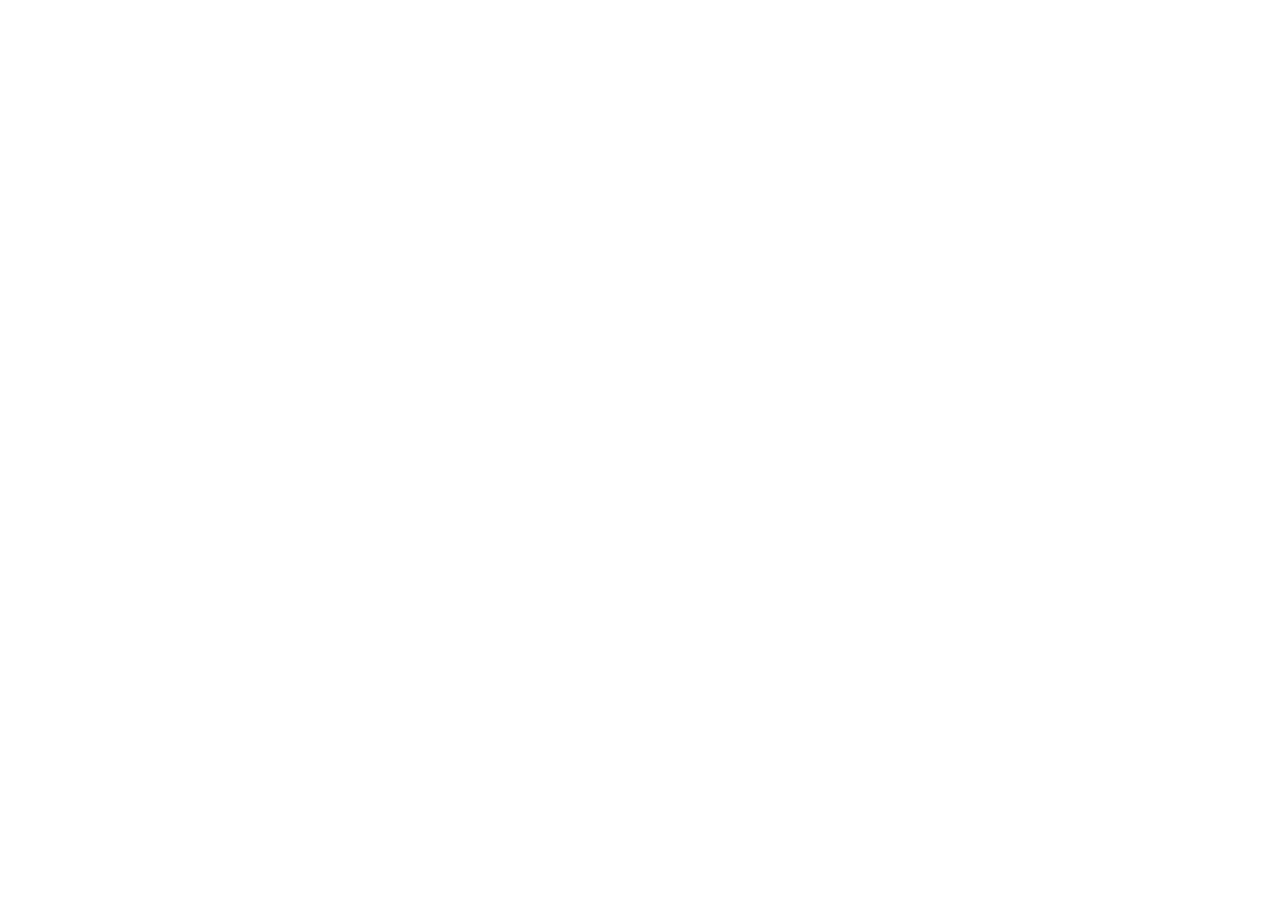
==== Project-6/index.html @ 03348954 "a" ====
<!DOCTYPE html>
<html lang="en">
  <head>
    <meta charset="UTF-8" />
    <meta name="viewport" content="width=device-width, initial-scale=1.0" />
    <title>Project 6</title>
    <link rel="stylesheet" href="./style.css" />
  </head>
  <body>
    <script src="./script.js"></script>
  </body>
</html>
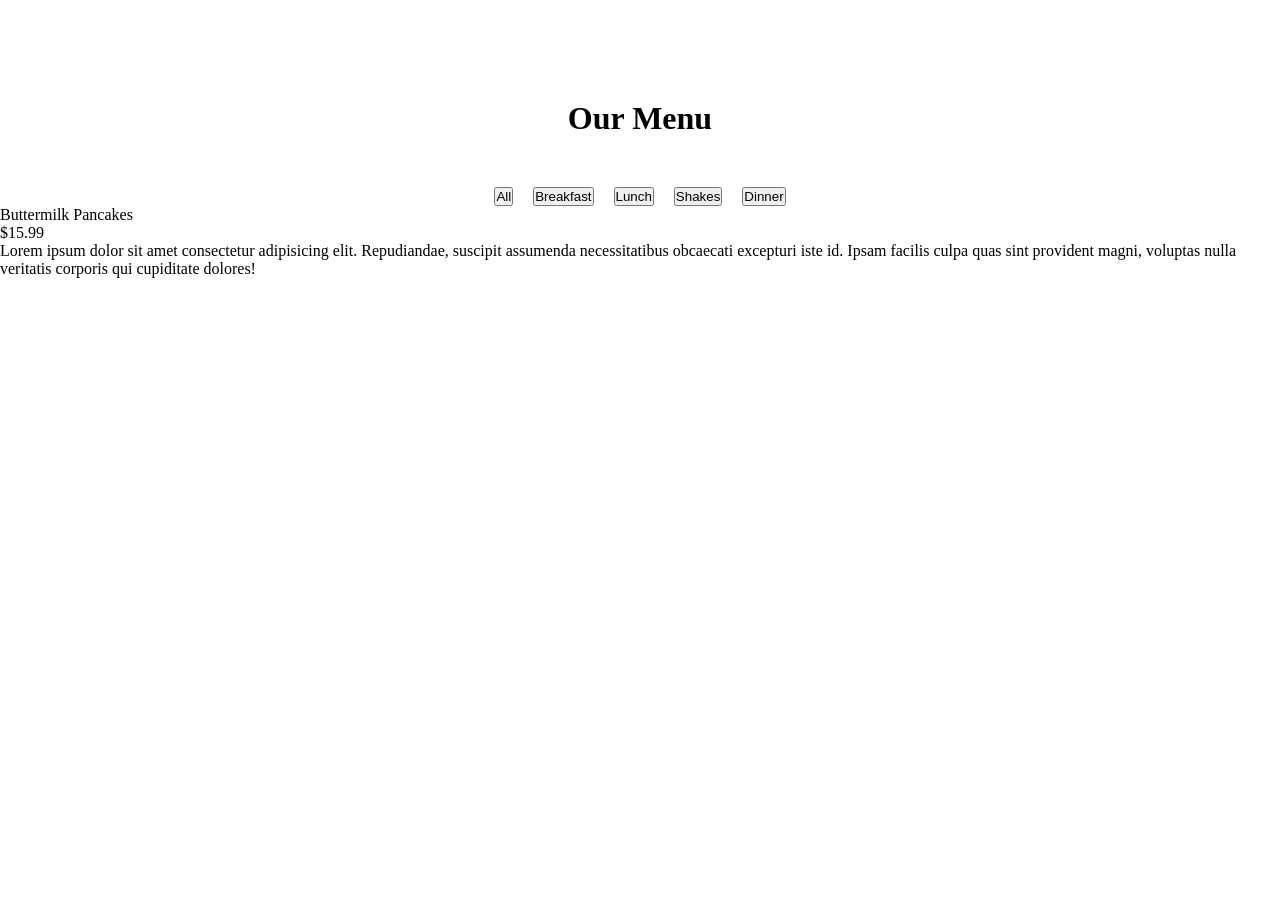
==== commit e7314d00: "a" ====
--- a/Project-6/index.html
+++ b/Project-6/index.html
@@ -7,6 +7,40 @@
     <link rel="stylesheet" href="./style.css" />
   </head>
   <body>
+    <h1>Our Menu</h1>
+    <div>
+      <div class="buttonSection">
+        <button>All</button>
+        <button>Breakfast</button>
+        <button>Lunch</button>
+        <button>Shakes</button>
+        <button>Dinner</button>
+      </div>
+      <div class="products">
+        <div class="left">
+          <div>
+            <img
+              class="product--img"
+              src="https://simplyhomecooked.com/wp-content/uploads/2022/08/buttermilk-pancakes-2.jpg"
+              alt=""
+            />
+            <div>
+              <div>
+                <div class="--name">Buttermilk Pancakes</div>
+                <div class="--price">$15.99</div>
+              </div>
+              <div>
+                Lorem ipsum dolor sit amet consectetur adipisicing elit.
+                Repudiandae, suscipit assumenda necessitatibus obcaecati
+                excepturi iste id. Ipsam facilis culpa quas sint provident
+                magni, voluptas nulla veritatis corporis qui cupiditate dolores!
+              </div>
+            </div>
+          </div>
+        </div>
+        <div class="right"></div>
+      </div>
+    </div>
     <script src="./script.js"></script>
   </body>
 </html>
--- a/Project-6/style.css
+++ b/Project-6/style.css
@@ -0,0 +1,23 @@
+* {
+  margin: 0;
+  padding: 0;
+  box-sizing: border-box;
+}
+
+.product--img {
+  display: none;
+}
+
+body {
+  display: flex;
+  flex-direction: column;
+  align-items: center;
+  gap: 50px;
+  margin-top: 100px;
+}
+
+.buttonSection {
+  display: flex;
+  justify-content: center;
+  gap: 20px;
+}
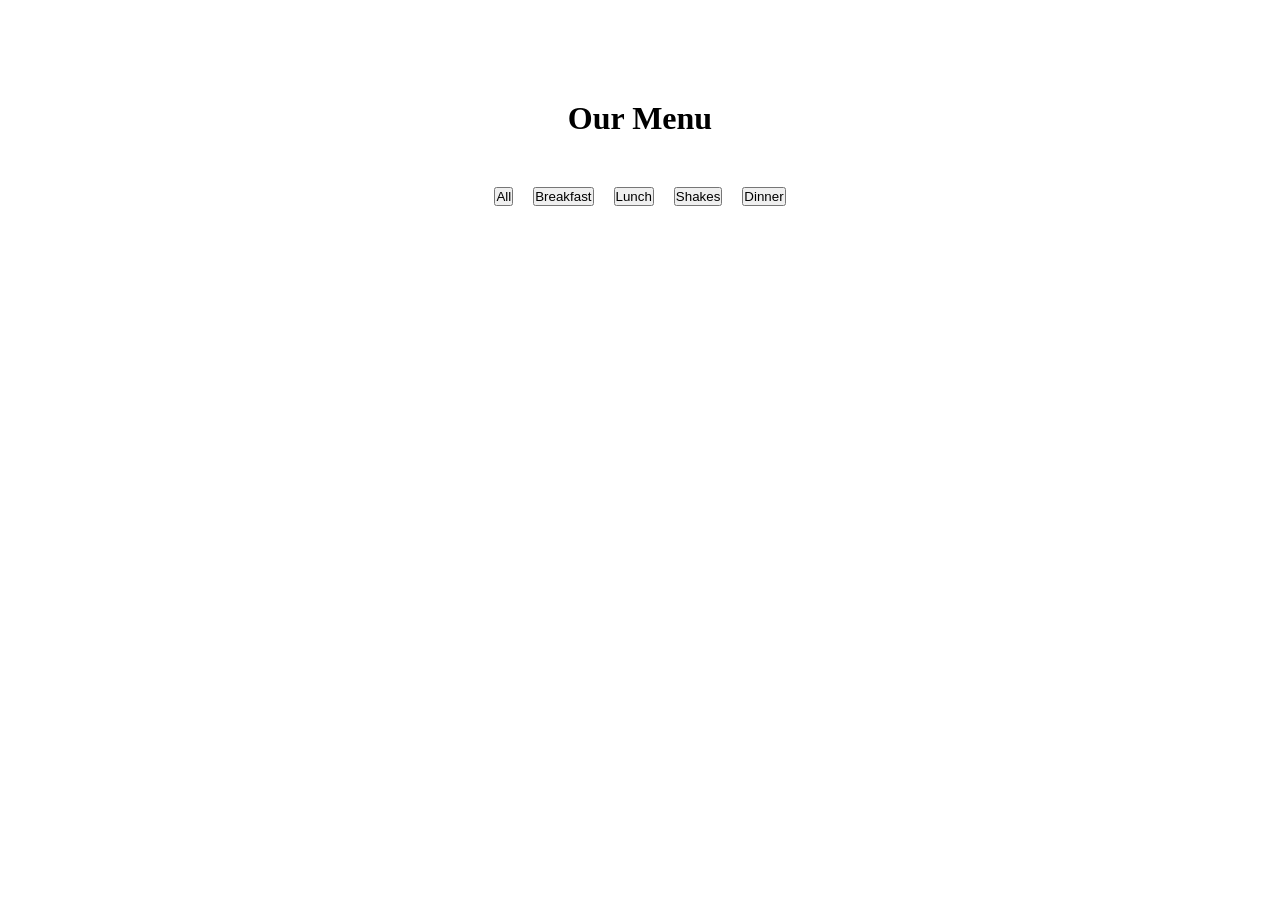
==== commit 250e885f: "a" ====
--- a/Project-6/index.html
+++ b/Project-6/index.html
@@ -17,27 +17,7 @@
         <button>Dinner</button>
       </div>
       <div class="products">
-        <div class="left">
-          <div>
-            <img
-              class="product--img"
-              src="https://simplyhomecooked.com/wp-content/uploads/2022/08/buttermilk-pancakes-2.jpg"
-              alt=""
-            />
-            <div>
-              <div>
-                <div class="--name">Buttermilk Pancakes</div>
-                <div class="--price">$15.99</div>
-              </div>
-              <div>
-                Lorem ipsum dolor sit amet consectetur adipisicing elit.
-                Repudiandae, suscipit assumenda necessitatibus obcaecati
-                excepturi iste id. Ipsam facilis culpa quas sint provident
-                magni, voluptas nulla veritatis corporis qui cupiditate dolores!
-              </div>
-            </div>
-          </div>
-        </div>
+        <div class="left"></div>
         <div class="right"></div>
       </div>
     </div>
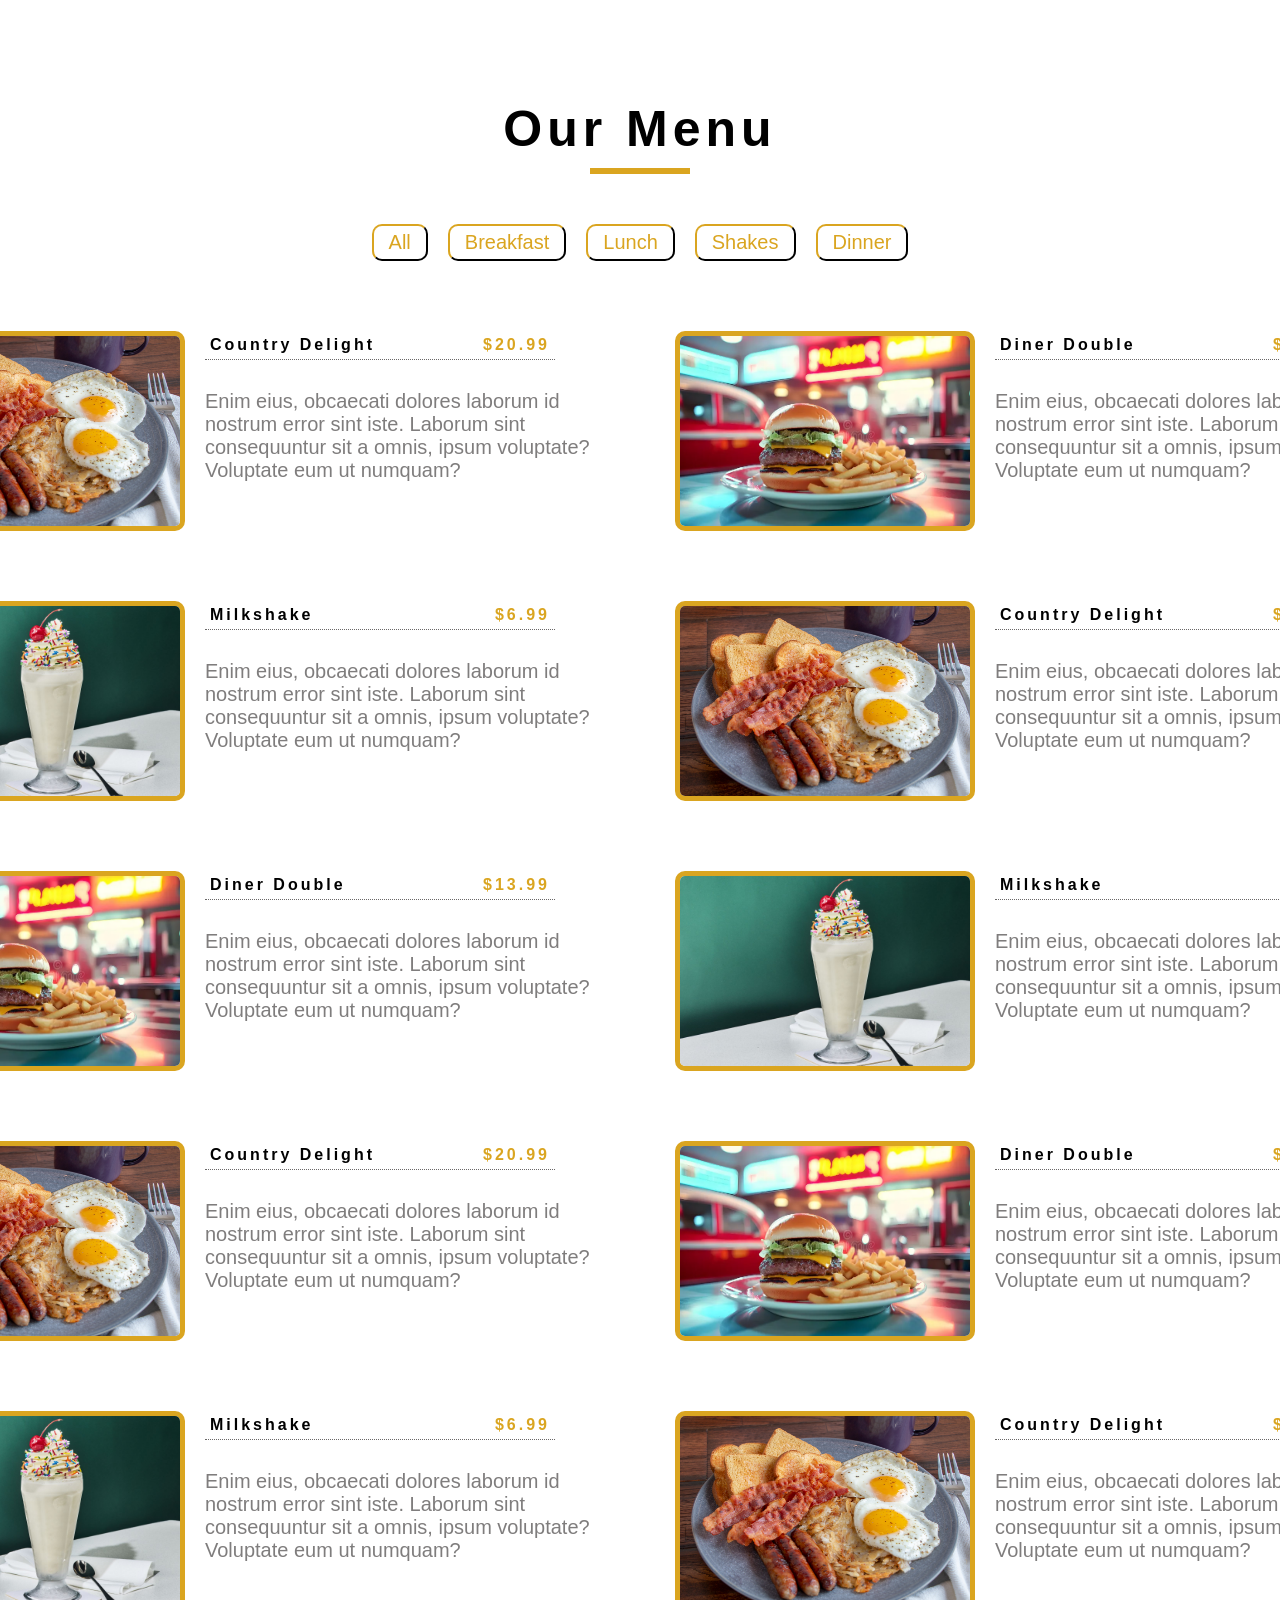
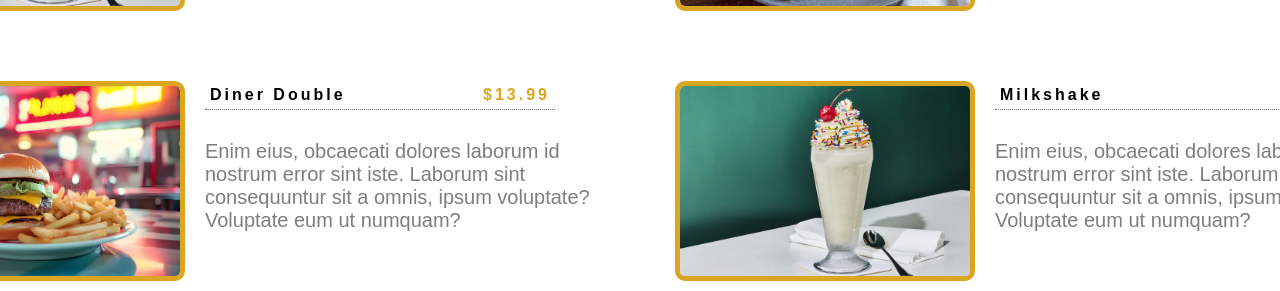
==== commit 1da60fc8: "a" ====
--- a/Project-6/index.html
+++ b/Project-6/index.html
@@ -7,19 +7,19 @@
     <link rel="stylesheet" href="./style.css" />
   </head>
   <body>
-    <h1>Our Menu</h1>
-    <div>
+    <div class="header">
+      <h1>Our Menu</h1>
+      <div class="border"></div>
+    </div>
+    <div class="home">
       <div class="buttonSection">
-        <button>All</button>
-        <button>Breakfast</button>
-        <button>Lunch</button>
-        <button>Shakes</button>
-        <button>Dinner</button>
+        <button class="btn-design" id="allBtn">All</button>
+        <button class="btn-design" id="breakBtn">Breakfast</button>
+        <button class="btn-design" id="lunchBtn">Lunch</button>
+        <button class="btn-design" id="shakesBtn">Shakes</button>
+        <button class="btn-design" id="dinnerBtn">Dinner</button>
       </div>
-      <div class="products">
-        <div class="left"></div>
-        <div class="right"></div>
-      </div>
+      <div class="products"></div>
     </div>
     <script src="./script.js"></script>
   </body>
--- a/Project-6/style.css
+++ b/Project-6/style.css
@@ -2,10 +2,6 @@
   margin: 0;
   padding: 0;
   box-sizing: border-box;
-}
-
-.product--img {
-  display: none;
 }
 
 body {
@@ -16,8 +12,114 @@
   margin-top: 100px;
 }
 
+.header {
+  display: flex;
+  flex-direction: column;
+  gap: 10px;
+  align-items: center;
+}
+
+h1 {
+  font-family: Arial, Helvetica, sans-serif;
+  letter-spacing: 5px;
+  font-size: 50px;
+}
+
+.border {
+  text-align: center;
+  width: 100px;
+  border: 3px solid goldenrod;
+}
+
+.home {
+  display: flex;
+  flex-direction: column;
+  gap: 60px;
+}
+
 .buttonSection {
   display: flex;
   justify-content: center;
   gap: 20px;
 }
+
+.btn-design {
+  padding: 5px 15px;
+  border-radius: 10px;
+  font-family: Arial, Helvetica, sans-serif;
+  font-size: 20px;
+  background-color: transparent;
+  border: 2px solid goldenrod;
+  color: goldenrod;
+  border-bottom: 2px solid black;
+  border-right: 2px solid black;
+  cursor: pointer;
+  transition: all 0.3s linear;
+}
+
+.btn-design:hover {
+  background-color: goldenrod;
+  color: black;
+}
+
+.products {
+  display: grid;
+  grid-template-columns: 1fr 1fr;
+  justify-content: center;
+  gap: 50px;
+}
+
+.prod-flex {
+  display: flex;
+  gap: 20px;
+  transition: all 0.3s linear;
+  padding: 10px;
+  border-radius: 10px;
+  cursor: pointer;
+}
+
+.prod-flex:hover {
+  background-color: gainsboro;
+}
+
+.image {
+  width: 300px;
+  height: 200px;
+  border-radius: 10px;
+  border: 5px solid goldenrod;
+}
+
+.prod-title {
+  display: flex;
+  justify-content: space-between;
+  align-items: center;
+  width: 350px;
+  border-bottom: 1px dotted rgb(105, 103, 103);
+  padding: 5px;
+}
+
+.prod-texts {
+  display: flex;
+  flex-direction: column;
+  gap: 30px;
+}
+
+.title {
+  font-family: Arial, Helvetica, sans-serif;
+  letter-spacing: 3px;
+  font-weight: bolder;
+}
+
+.price {
+  font-family: Arial, Helvetica, sans-serif;
+  letter-spacing: 3px;
+  font-weight: bolder;
+  color: goldenrod;
+}
+
+.prod-abt {
+  font-family: Arial, Helvetica, sans-serif;
+  font-size: 20px;
+  color: rgb(127, 125, 125);
+  width: 400px;
+}
